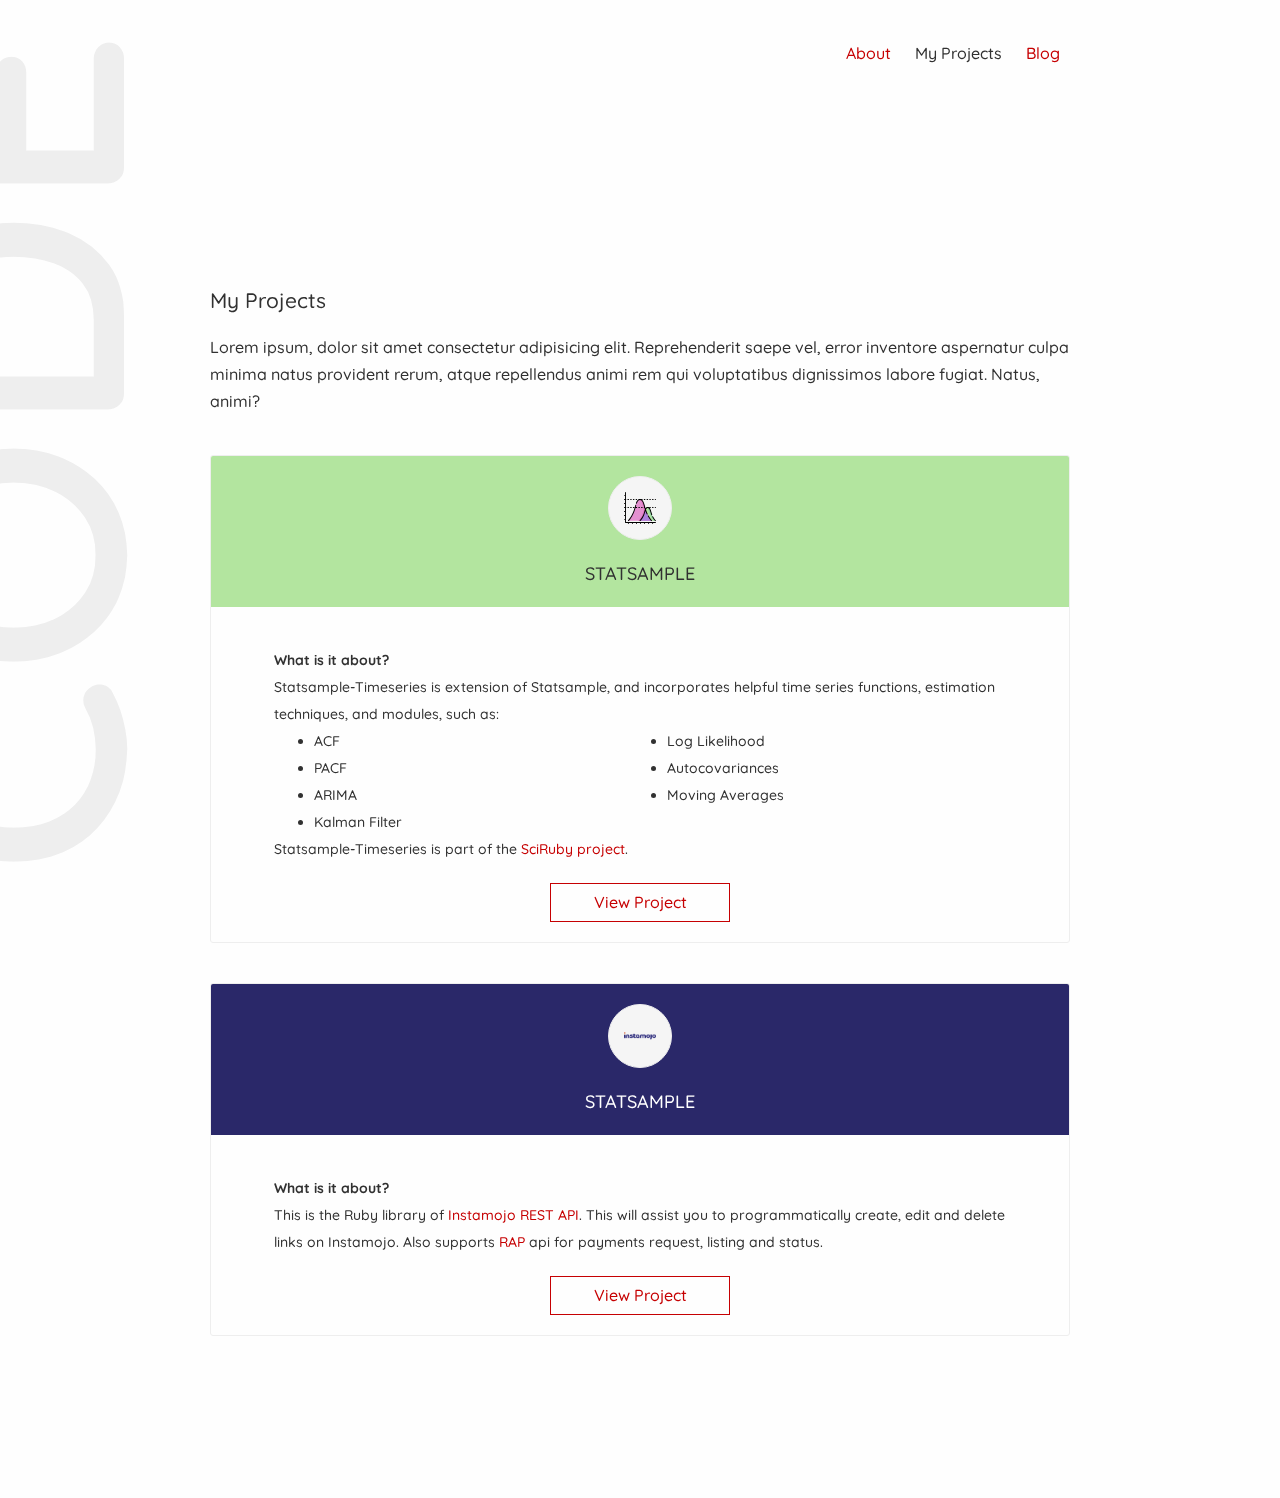
==== projects.html @ a1152e99 "add projects, and some other stuff" ====
<!DOCTYPE html>
<html lang="en">
  <head>
    <meta charset="UTF-8">
    <meta name="viewport" content="width=device-width, initial-scale=1.0">
    <title>Ankur Goel | Projects</title>
    <link rel="stylesheet" href="stylesheets/app.css">
  </head>
  <body>
    <div class="page">
      <div class="code">CODE</div>
      <header class="clear">
        <nav>
          <ul>
            <li><a href="/">About</a></li>
            <li class="active-nav"><a href="/projects">My Projects</a></li>
            <li><a href="http://blog.ankurgoel.com" target="_blank" rel="noopener">Blog</a></li>
          </ul>
        </nav>
      </header>
      <div class="intro">
        <h2>My Projects</h2>
        <p>Lorem ipsum, dolor sit amet consectetur adipisicing elit. Reprehenderit saepe vel, error inventore aspernatur culpa minima natus provident rerum, atque repellendus animi rem qui voluptatibus dignissimos labore fugiat. Natus, animi?</p>
      </div>
      <div class="project-box" data-project="statsample">
        <div class="project-panel">
          <div class="project-icon">
            <img src="images/projects/curve.svg" alt="">
          </div>
          <h3>Statsample</h3>
        </div>
        <div class="description">
          <h4>What is it about?</h4>
          <p>Statsample-Timeseries is extension of Statsample, and incorporates helpful time series functions, estimation techniques, and modules, such as:</p>
          <ul>
            <li>ACF</li>
            <li>PACF</li>
            <li>ARIMA</li>
            <li>Kalman Filter</li>
            <li>Log Likelihood</li>
            <li>Autocovariances</li>
            <li>Moving Averages</li>
          </ul>
          <p>Statsample-Timeseries is part of the <a href="http://sciruby.com/">SciRuby project</a>.</p>
        </div>

        <a class="view-project-cta" href="#" target="_blank" rel="noopener">View Project</a>
      </div>
      <div class="project-box" data-project="instamojo">
        <div class="project-panel">
          <div class="project-icon">
            <img src="images/projects/instamojo.webp" alt="">
          </div>
          <h3>Statsample</h3>
        </div>
        <div class="description">
          <h4>What is it about?</h4>
          <p>This is the Ruby library of <a href="https://www.instamojo.com/developers/rest/" target="_blank" rel="noopener">Instamojo REST API</a>. This will assist you to programmatically create, edit and delete links on Instamojo. Also supports <a href="https://www.instamojo.com/developers/request-a-payment-api/" target="_blank" rel="noopener">RAP</a> api for payments request, listing and status.</p>
        </div>
        <a class="view-project-cta" href="#" target="_blank" rel="noopener">View Project</a>
      </div>

      <!-- don't do this but whatever -->
      <br><br><br><br><br><br>
    </div>
  </body>
</html>
---- stylesheets/app.css ----
@import url('https://fonts.googleapis.com/css2?family=Quicksand:wght@400;500;600&display=swap');

:root {
  --red: #C60002;
  --black-3: #313131;
  --white: #fff;
  --white-e: #eee;
  --white-f5: #f5f5f5;
}

::selection {
  background-color: var(--red);
  color: var(--white);
}

* {
  margin: 0;
  padding: 0;
  outline: 0;
  box-sizing: border-box;
}

html,
body {
  height: 100%;
}

body {
  background-color: #fefefe;
  font-family: Quicksand;
  font-size: 16px;
  color: var(--black-3);
}

hr {
  border: 0;
  text-align: center;
  display: block;
  margin: 80px 0;
}

hr:after {
  content: '•••';
  letter-spacing: 5px;
}

h1, h2, h3 {
  font-weight: 500;
}

h2 {
  font-size: 21px;
}

h3 {
  font-size: 18px;
}

ul {
  list-style-type: none;
}

a {
  text-decoration: none;
  color: inherit;
}

.clear:after {
  content: '';
  display: table;
  clear: both;
}

.page {
  max-width: 900px;
  padding: 20px;
  margin: auto;
  width: 100%;
  font-weight: 500;
  line-height: 27px;
  height: 100%;
}

header {
  padding: 20px 0;
}

header ul {
  float: right;
}

header li {
  display: inline-block;
  padding: 0 10px;
}

header a {
  transition: color 250ms ease;
  color: var(--red);
}

header a:hover,
.active-nav a {
  color: var(--black-3);
}

.logo {
  font-family: Minim Joe;
  letter-spacing: -12px;
  font-size: 40px;
  border: 1px solid var(--black-3);
  display: inline-block;
  height: 80px;
  width: 80px;
  line-height: 80px;
  text-align: center;
  text-indent: -10px;
  margin-bottom: 20px;
}

.logo span {
  color: var(--red);
}

.intro {
  margin-top: 200px;
}

.intro p {
  margin-top: 20px;
}

.intro ul {
  margin-top: 20px;
}

.intro li {
  display: inline-block;
  padding: 10px 15px;
  margin-right: 10px;
  position: relative;
}

.intro li:first-of-type {
  padding-left: 0;
}

.intro a {
  color: var(--red);
  position: relative;
  transition: color 250ms ease;
}

.intro li:after {
  content: '/';
  position: absolute;
  right: -10px;
}

.intro li:last-of-type:after {
  content: '';
}

.intro li a:hover {
  color: var(--black-3);
}

.code {
  font-size: 35vh;
  transform: rotate(-90deg);
  position: fixed;
  left: 20px;
  font-weight: 600;
  transform-origin: 46vh 49vh;
  z-index: -1;
  color: #eee;
}

.project-box {
  border: 1px solid var(--white-e);
  border-radius: 3px;
  margin-top: 40px;
  overflow: hidden;
}

.project-icon {
  width: 64px;
  height: 64px;
  border-radius: 50%;
  background-color: var(--white-f5);
  border: 1px solid var(--white-e);
  margin: auto;
  margin-bottom: 20px;
  position: relative;
}

.project-icon img {
  width: 32px;
  top: 50%;
  left: 50%;
  position: absolute;
  transform: translate(-50%, -50%);
}

.project-box h3 {
  text-transform: uppercase;
  text-align: center;
}

.project-box .description {
  padding: 20px;
  font-size: 14px;
  width: 90%;
  margin: auto;
  margin-top: 20px;
}

.project-box ul {
  list-style-type: disc;
  margin-left: 40px;
  column-count: 2;
}

.project-box a {
  color: var(--red);
}

.project-panel {
  padding: 20px 0;
}

[data-project=statsample] .project-panel {
  background-color: #b3e59f;
}

[data-project=instamojo] .project-panel {
  background: #2A2869;
  color: var(--white);
}

a.view-project-cta {
  border: 1px solid var(--red);
  margin: auto;
  padding: 5px;
  margin-bottom: 20px;
  display: block;
  width: 180px;
  text-align: center;
  transition: border-color 250ms ease-in;
}

a.view-project-cta:hover {
  border-color: transparent;
}

@media all and (max-width: 512px) {
  .intro {
    margin-top: 80px;
  }

  .intro li {
    margin-right: 0;
    padding: 10px;
    padding-right: 0;
  }
}
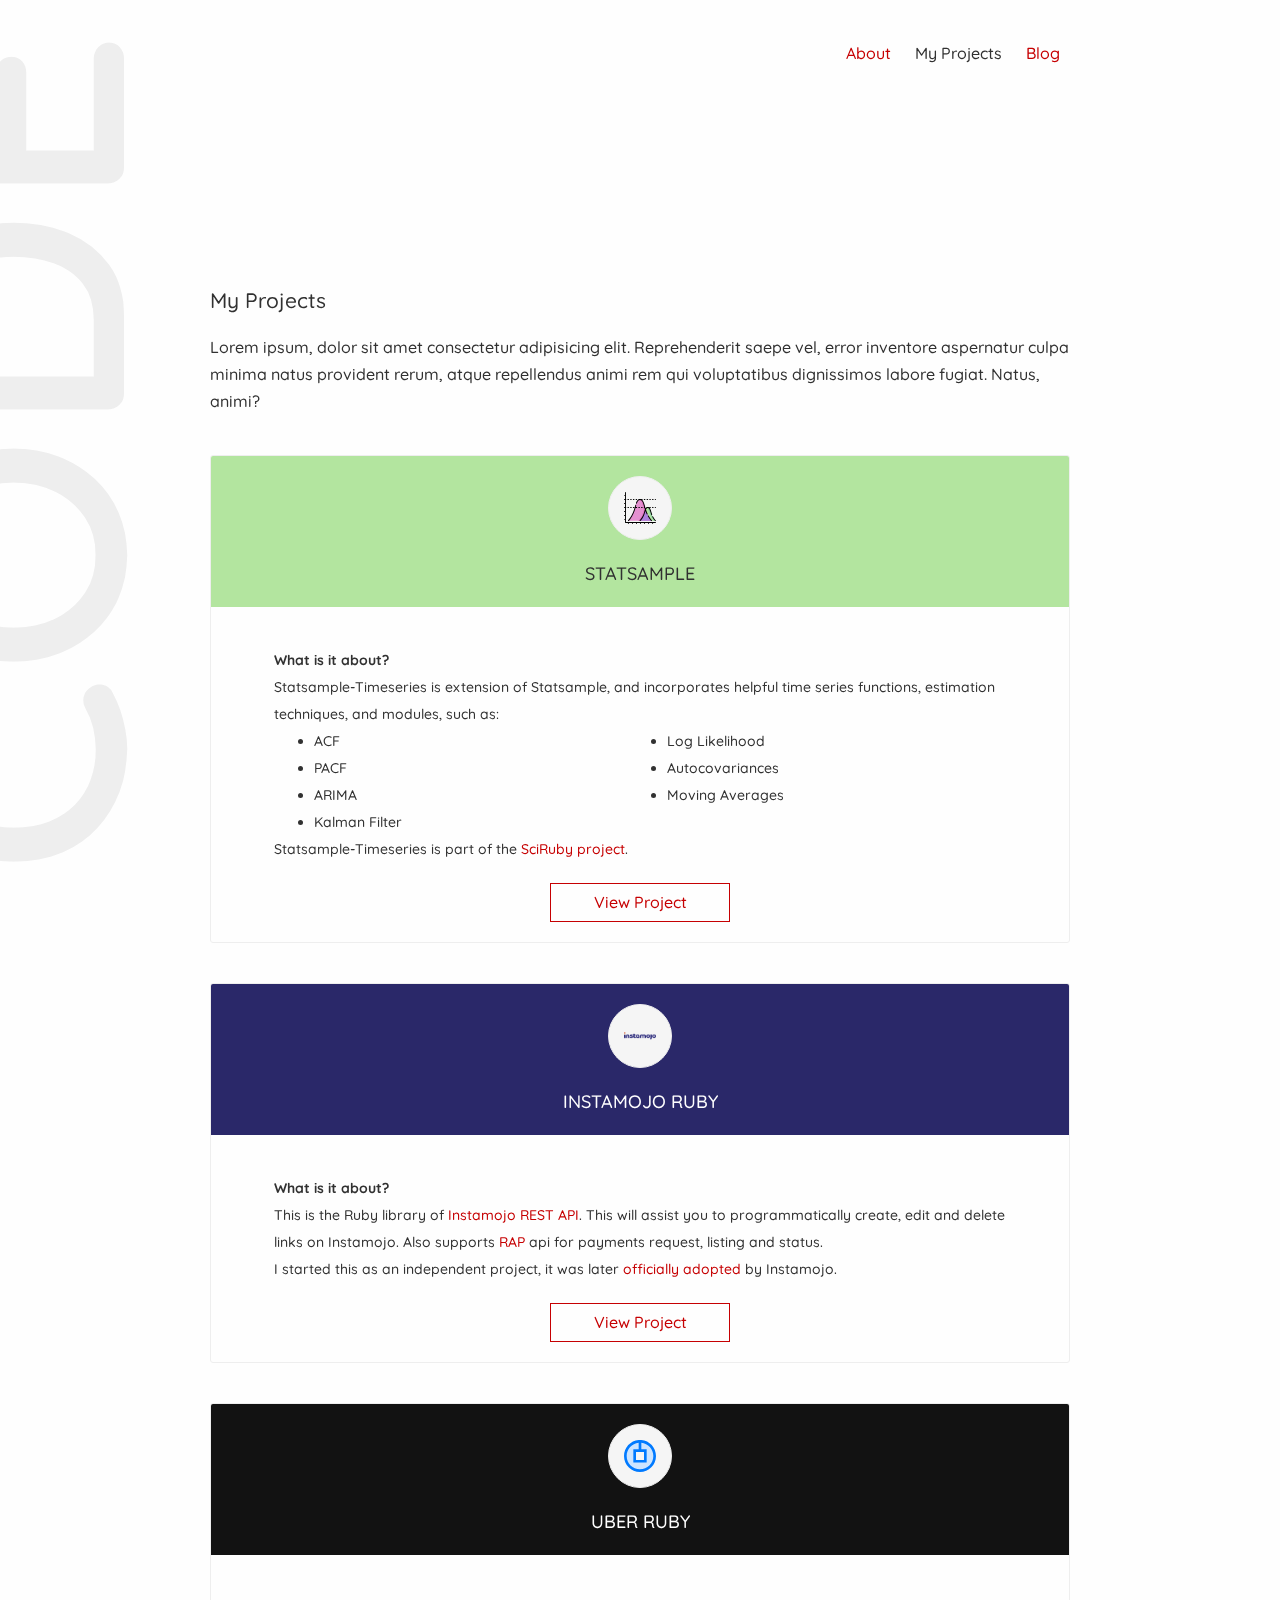
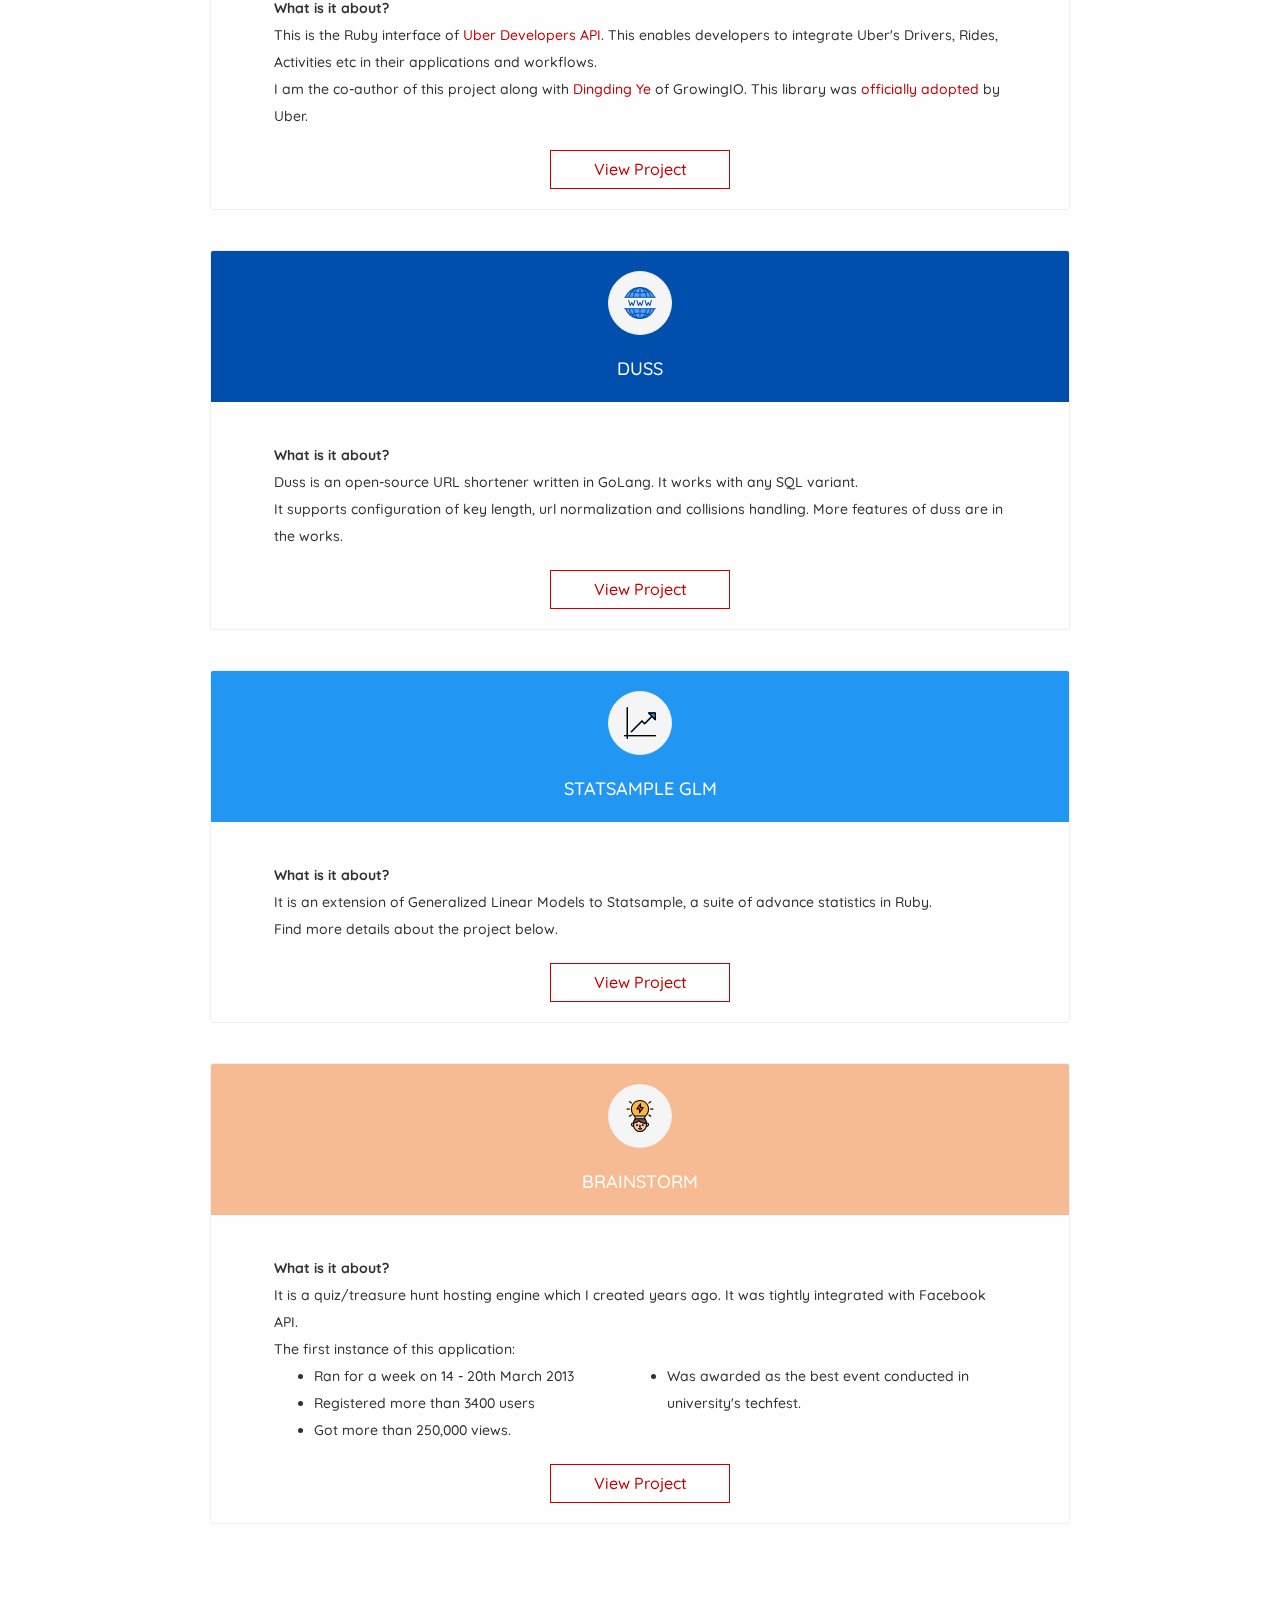
==== commit fd8f6acc: "complete projects page" ====
--- a/projects.html
+++ b/projects.html
@@ -44,22 +44,90 @@
           <p>Statsample-Timeseries is part of the <a href="http://sciruby.com/">SciRuby project</a>.</p>
         </div>
 
-        <a class="view-project-cta" href="#" target="_blank" rel="noopener">View Project</a>
+        <a class="view-project-cta" href="https://github.com/AnkurGel/statsample-timeseries" target="_blank" rel="noopener">View Project</a>
       </div>
       <div class="project-box" data-project="instamojo">
         <div class="project-panel">
           <div class="project-icon">
             <img src="images/projects/instamojo.webp" alt="">
           </div>
-          <h3>Statsample</h3>
+          <h3>Instamojo Ruby</h3>
         </div>
         <div class="description">
           <h4>What is it about?</h4>
           <p>This is the Ruby library of <a href="https://www.instamojo.com/developers/rest/" target="_blank" rel="noopener">Instamojo REST API</a>. This will assist you to programmatically create, edit and delete links on Instamojo. Also supports <a href="https://www.instamojo.com/developers/request-a-payment-api/" target="_blank" rel="noopener">RAP</a> api for payments request, listing and status.</p>
+          <p>I started this as an independent project, it was later <a href="https://www.instamojo.com/developers/">officially adopted</a> by Instamojo.</p>
         </div>
-        <a class="view-project-cta" href="#" target="_blank" rel="noopener">View Project</a>
+        <a class="view-project-cta" href="https://github.com/AnkurGel/instamojo-rb" target="_blank" rel="noopener">View Project</a>
       </div>
 
+      <div class="project-box" data-project="uber">
+        <div class="project-panel">
+          <div class="project-icon">
+            <img src="images/projects/uber.svg" alt="">
+          </div>
+          <h3>Uber Ruby</h3>
+        </div>
+        <div class="description">
+          <h4>What is it about?</h4>
+          <p>This is the Ruby interface of <a href="https://developer.uber.com/" target="_blank" rel="noopener">Uber Developers API</a>. This enables developers to integrate Uber's Drivers, Rides, Activities etc in their applications and workflows.</p>
+          <p>I am the co-author of this project along with <a href="https://github.com/sishen">Dingding Ye</a> of GrowingIO. This library was <a href="https://developer.uber.com/docs/riders/guides/client-libraries">officially adopted</a> by Uber.</p>
+        </div>
+        <a class="view-project-cta" href="https://github.com/AnkurGel/uber-ruby" target="_blank" rel="noopener">View Project</a>
+      </div>
+
+      <div class="project-box" data-project="duss">
+        <div class="project-panel">
+          <div class="project-icon">
+            <img src="images/projects/url.svg" alt="">
+          </div>
+          <h3>Duss</h3>
+        </div>
+        <div class="description">
+          <h4>What is it about?</h4>
+          <p>Duss is an open-source URL shortener written in GoLang. It works with any SQL variant.</p>
+          <p>It supports configuration of key length, url normalization and collisions handling. More features of duss are in the works.</p>
+        </div>
+        <a class="view-project-cta" href="https://github.com/AnkurGel/duss" target="_blank" rel="noopener">View Project</a>
+      </div>
+
+      <div class="project-box" data-project="statsampleglm">
+        <div class="project-panel">
+          <div class="project-icon">
+            <img src="images/projects/bar-chart.svg" alt="">
+          </div>
+          <h3>Statsample GLM</h3>
+        </div>
+        <div class="description">
+          <h4>What is it about?</h4>
+          <p>It is an extension of Generalized Linear Models to Statsample, a suite of advance statistics in Ruby.</p>
+          <p>Find more details about the project below.</p>
+        </div>
+
+        <a class="view-project-cta" href="https://github.com/AnkurGel/statsample-glm" target="_blank" rel="noopener">View Project</a>
+      </div>
+
+      <div class="project-box" data-project="brainstorm">
+        <div class="project-panel">
+          <div class="project-icon">
+            <img src="images/projects/think.svg" alt="">
+          </div>
+          <h3>Brainstorm</h3>
+        </div>
+        <div class="description">
+          <h4>What is it about?</h4>
+          <p>It is a quiz/treasure hunt hosting engine which I created years ago. It was tightly integrated with Facebook API.</p>
+          <p>The first instance of this application:</p>
+          <ul>
+            <li>Ran for a week on 14 - 20th March 2013</li>
+            <li>Registered more than 3400 users</li>
+            <li>Got more than 250,000 views.</li>
+            <li>Was awarded as the best event conducted in university's techfest.</li>
+          </ul>
+        </div>
+
+        <a class="view-project-cta" href="https://github.com/AnkurGel/brainstorm" target="_blank" rel="noopener">View Project</a>
+      </div>
       <!-- don't do this but whatever -->
       <br><br><br><br><br><br>
     </div>
--- a/stylesheets/app.css
+++ b/stylesheets/app.css
@@ -238,6 +238,26 @@
   color: var(--white);
 }
 
+[data-project=uber] .project-panel {
+  background: #121212;
+  color: var(--white);
+}
+
+[data-project=duss] .project-panel {
+  background: #004fac;
+  color: var(--white);
+}
+
+[data-project=statsampleglm] .project-panel {
+  background-color: #2196F3;
+  color: var(--white);
+}
+
+[data-project=brainstorm] .project-panel {
+  background-color: #F6BB92;
+  color: var(--white);
+}
+
 a.view-project-cta {
   border: 1px solid var(--red);
   margin: auto;
@@ -263,4 +283,8 @@
     padding: 10px;
     padding-right: 0;
   }
+
+  .project-box ul {
+    column-count: unset;
+  }
 }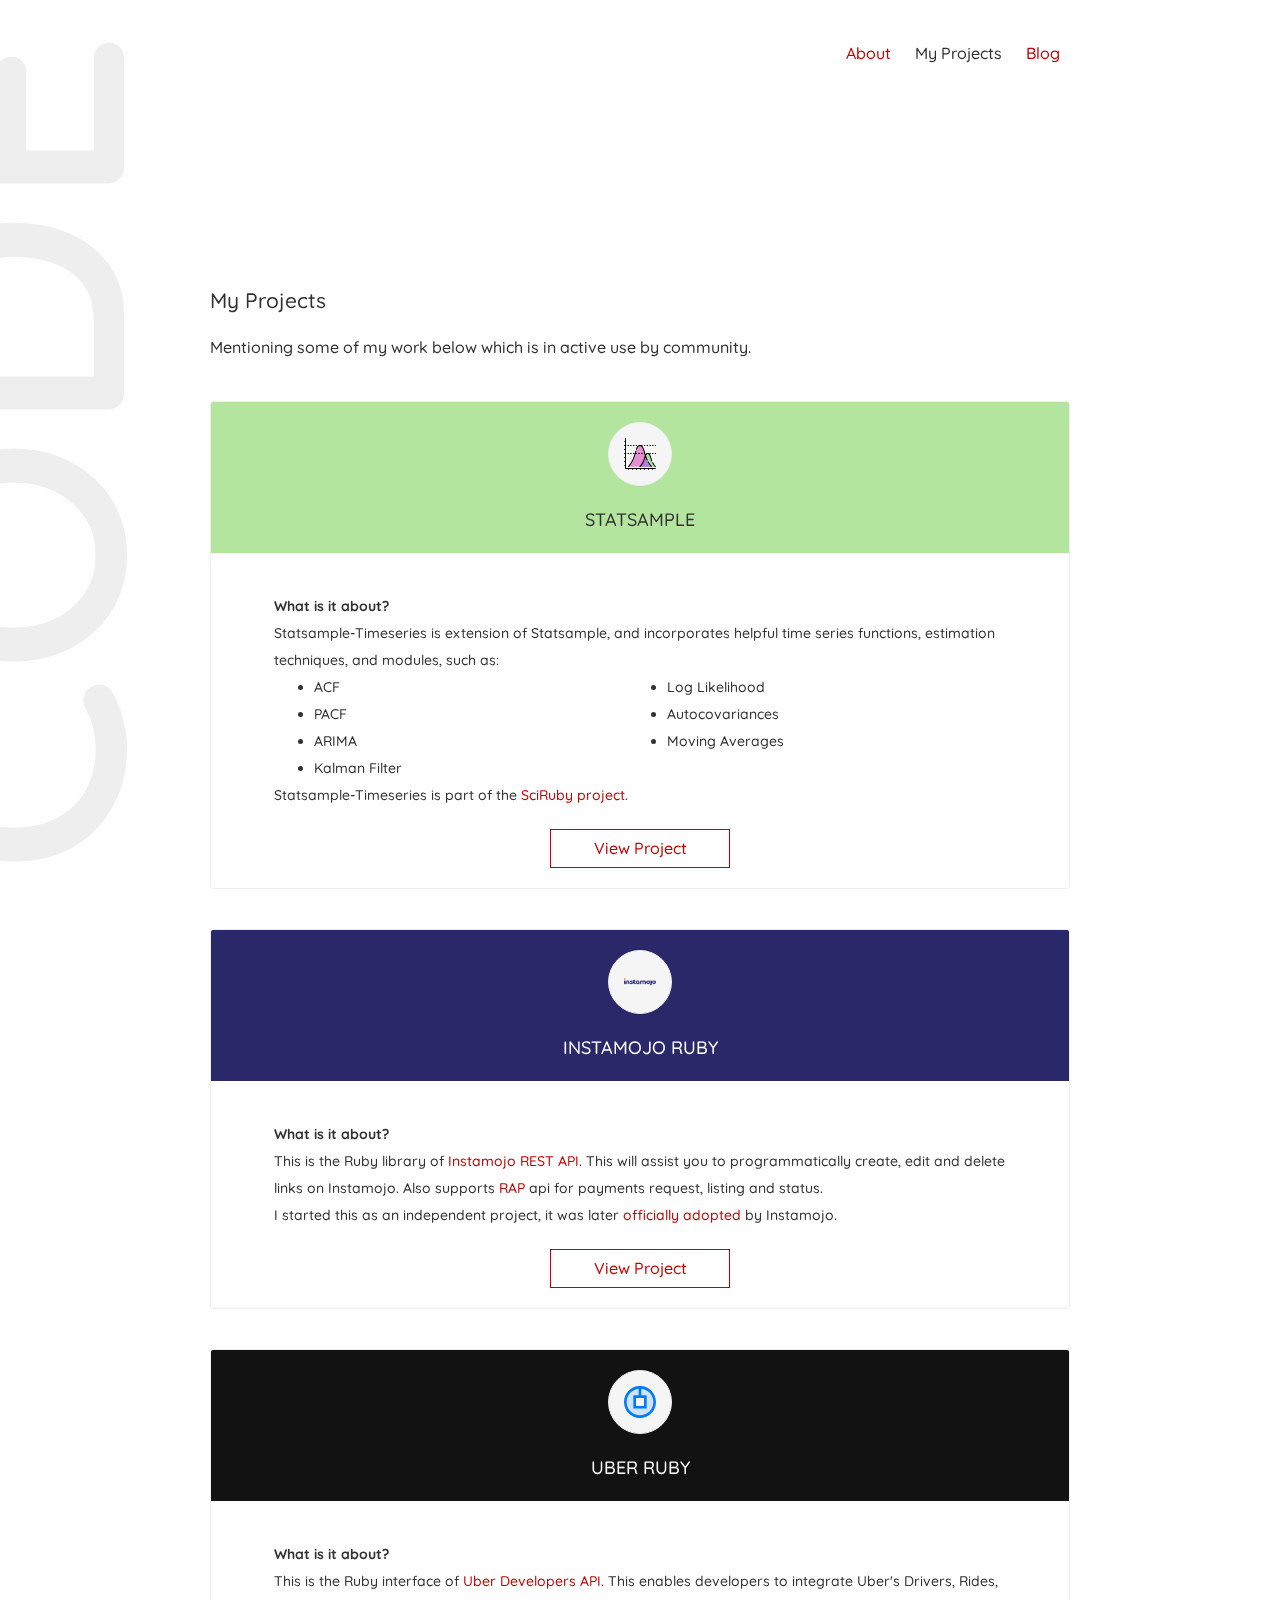
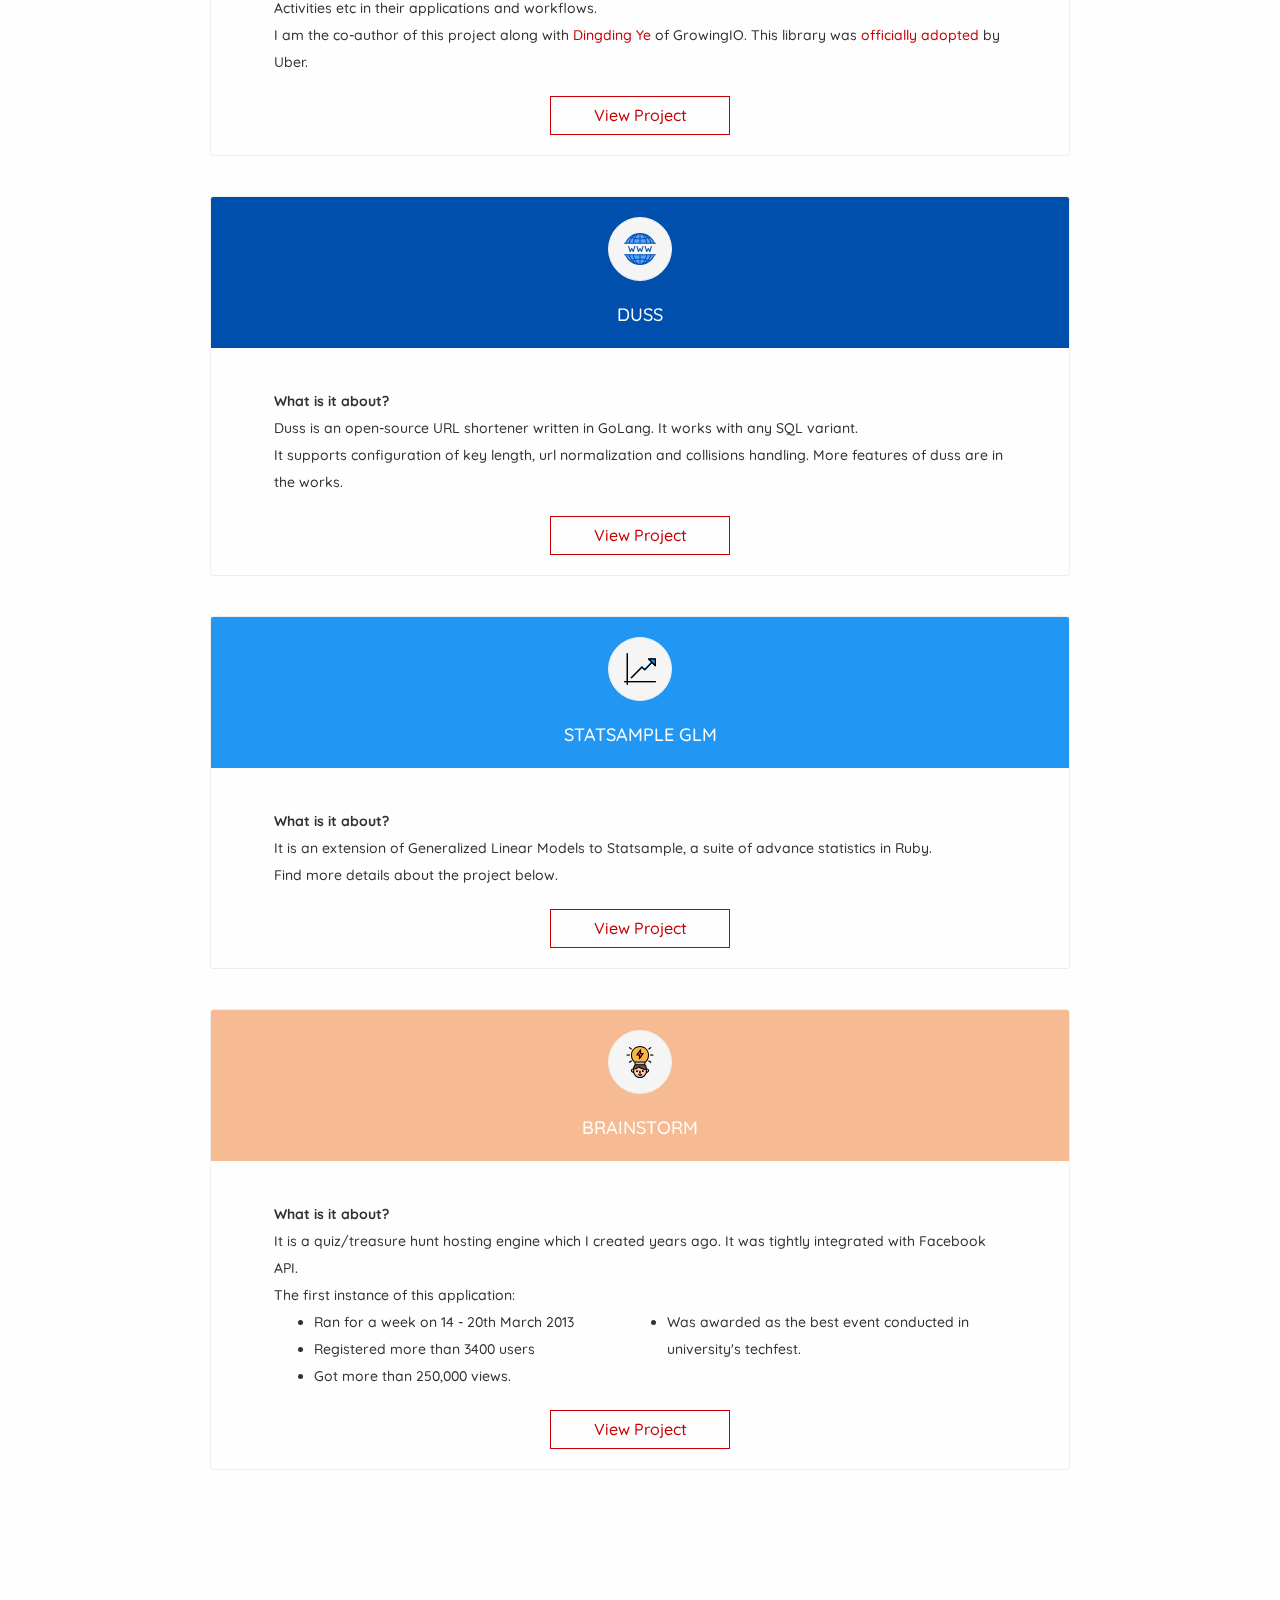
==== commit cbf9a704: "lorem" ====
--- a/projects.html
+++ b/projects.html
@@ -20,7 +20,7 @@
       </header>
       <div class="intro">
         <h2>My Projects</h2>
-        <p>Lorem ipsum, dolor sit amet consectetur adipisicing elit. Reprehenderit saepe vel, error inventore aspernatur culpa minima natus provident rerum, atque repellendus animi rem qui voluptatibus dignissimos labore fugiat. Natus, animi?</p>
+        <p>Mentioning some of my work below which is in active use by community.</p>
       </div>
       <div class="project-box" data-project="statsample">
         <div class="project-panel">
